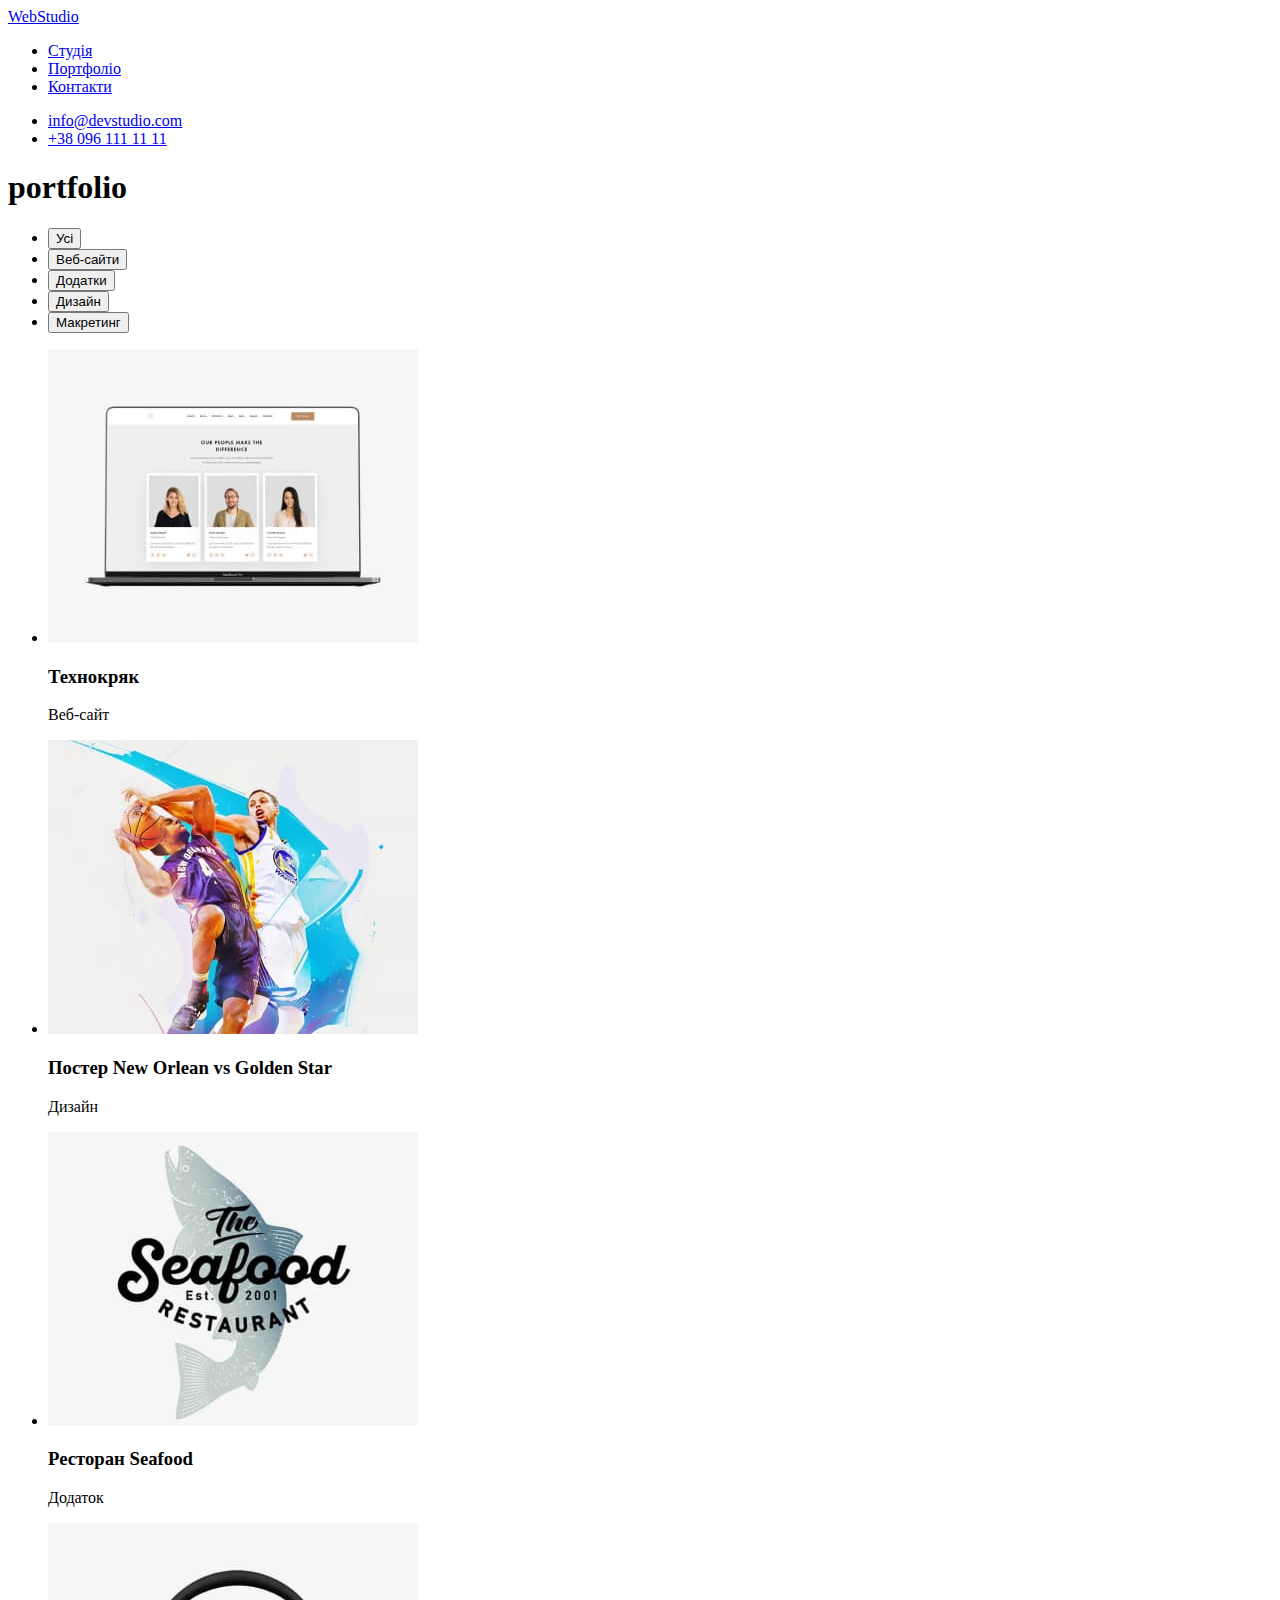
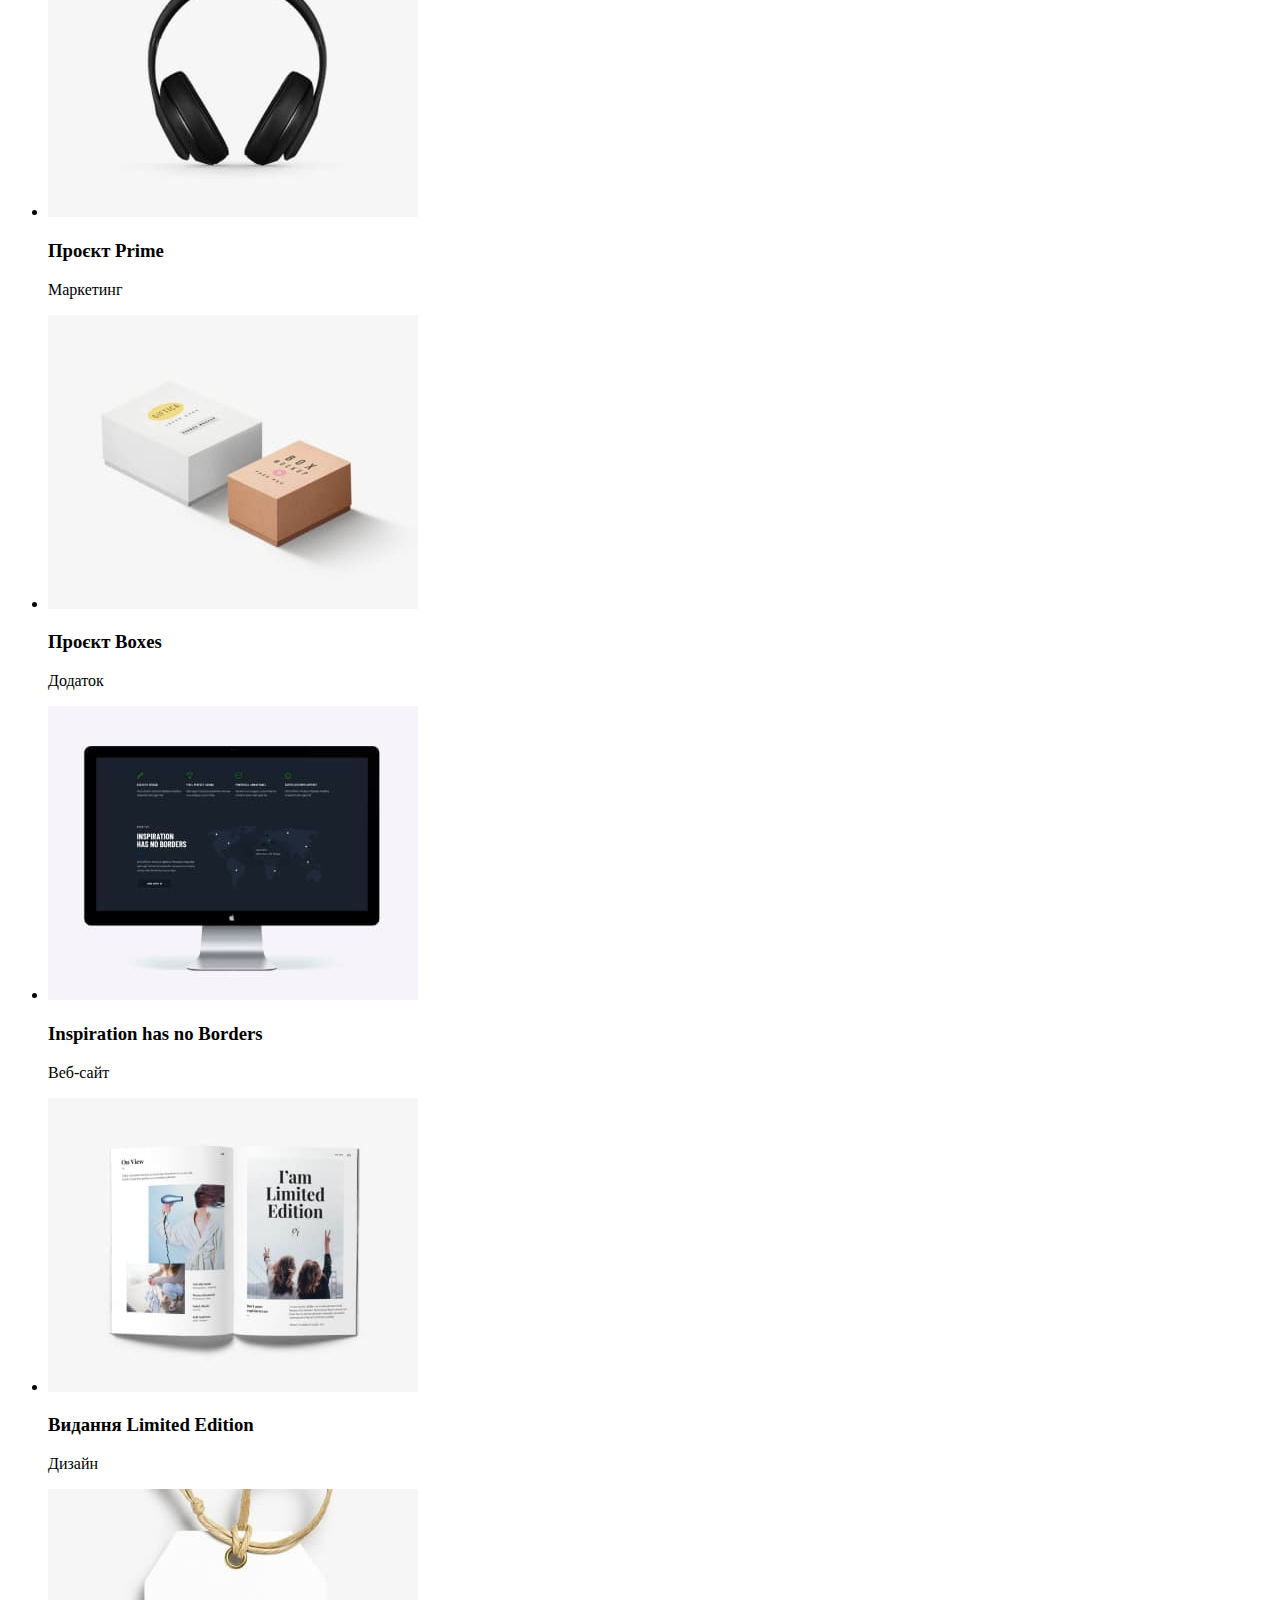
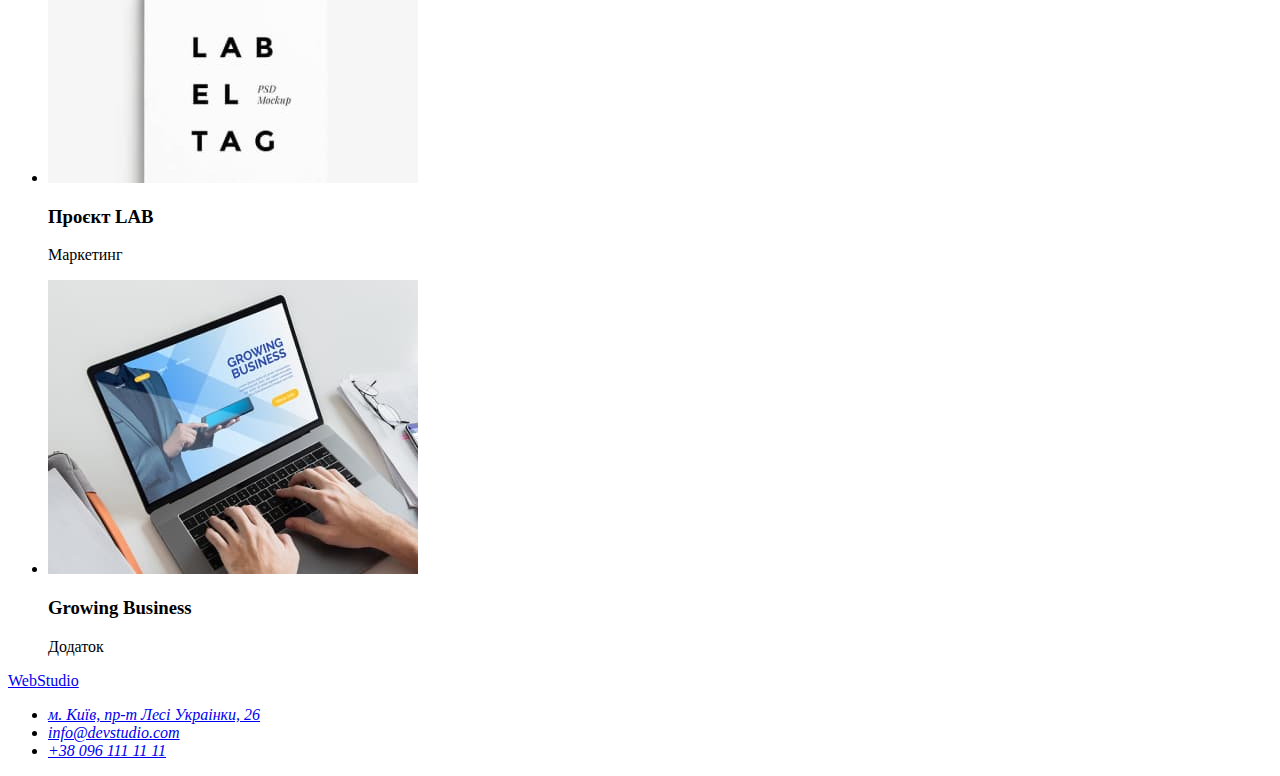
==== portfolio.html @ 338f8641 "final" ====
<!DOCTYPE html>
<html lang="uk">
<head>
    <meta charset="UTF-8">
    <meta http-equiv="X-UA-Compatible" content="IE=edge">
    <meta name="viewport" content="width=, initial-scale=1.0">
    <link rel=“preconnect” href=“https://fonts.googleapis.com”>
    <link rel=“preconnect” href=“https://fonts.gstatic.com” crossorigin>
    <link href="https://fonts.googleapis.com/css2?family=Raleway:wght@700&family=Roboto:wght@400;500;700;900&display=swap" rel="stylesheet">
    <link rel="stylesheet" href="https://cdnjs.cloudflare.com/ajax/libs/modern-normalize/1.1.0/modern-normalize.min.css" integrity="sha512-wpPYUAdjBVSE4KJnH1VR1HeZfpl1ub8YT/NKx4PuQ5NmX2tKuGu6U/JRp5y+Y8XG2tV+wKQpNHVUX03MfMFn9Q==" crossorigin="anonymous" referrerpolicy="no-referrer" />
    <link href="css/styles.css" rel="stylesheet">
    <title>Портфоліо</title>
</head>
<body>
    <header class="page-header-container">
            <div class="header-nav-block container">
                <a class="logo" href="index.html"><span>Web</span>Studio</a>
                <nav class="navigation-block">
                    <ul class="header-list-block">
                        <li><a class="header-link" href="index.html">Cтудія</a></li>
                        <li><a class="header-link selected" href="portfolio.html">Портфоліо</a></li>
                        <li><a class="header-link" href="#">Контакти</a></li>
                    </ul>
                </nav>
                <ul class="header-info-block">
                    <li><a class="header-info-mail" href="mailto:info@devstudio.com">info@devstudio.com</a></li>
                    <li><a class="header-info-tel" href="tel:+380961111111">+38 096 111 11 11</a></li>
                </ul>
            </div>
    </header>
        <main>
                <section class="section">
                    <div class="container">
                    <h1 class="main-portfolio">portfolio</h1>
                    <ul class="portfolio-button">            
                        <li><button class="port-button" type="button">Усі</button></li>
                        <li><button class="port-button" type="button">Веб-сайти</button></li>
                        <li><button class="port-button" type="button">Додатки</button></li>
                        <li><button class="port-button" type="button">Дизайн</button></li>
                        <li><button class="port-button" type="button">Макретинг</button></li>
                    </ul>
                    <ul class="portfolio-photo">
                            <li>
                                <a>
                                    <img class="port-img" src="images/portfolio/img.jpg" alt="leptop" width="370" height="294">
                                    <h3 class="port-title">Технокряк</h3>
                                    <p class="port-text">Веб-сайт</p>
                                </a>
                            </li>
                            <li>
                                <a>
                                    <img class="port-img" src="images/portfolio/img2.jpg" alt="bascketball" width="370" height="294">
                                    <h3 class="port-title">Постер New Orlean vs Golden Star</h3>
                                    <p class="port-text">Дизайн</p>
                                </a>
                            </li>
                            <li>
                                <a>
                                    <img class="port-img" src="images/portfolio/img3.jpg" alt="seafood" width="370" height="294">
                                    <h3 class="port-title">Ресторан Seafood</h3>
                                    <p class="port-text">Додаток</p>
                                </a>
                            </li>
                            <li>
                                <a>
                                    <img class="port-img" src="images/portfolio/img4.jpg" alt="headphone" width="370" height="294">
                                    <h3 class="port-title">Проєкт Prime</h3>
                                    <p class="port-text">Маркетинг</p>
                                </a>
                            </li>
                            <li>
                                <a>
                                    <img class="port-img" src="images/portfolio/img5.jpg" alt="boxes" width="370" height="294">
                                    <h3 class="port-title">Проєкт Boxes</h3>
                                    <p class="port-text">Додаток</p>
                                </a>
                            </li>
                            <li>
                                <a>
                                    <img class="port-img" src="images/portfolio/img6.jpg" alt="imac" width="370" height="294">
                                    <h3 class="port-title">Inspiration has no Borders</h3>
                                    <p class="port-text">Веб-сайт</p>
                                </a>
                            </li>
                            <li>
                                <a>
                                    <img class="port-img" src="images/portfolio/img7.jpg" alt="book" width="370" height="294">
                                    <h3 class="port-title">Видання Limited Edition</h3>
                                    <p class="port-text">Дизайн</p>
                                </a>
                            </li>
                            <li>
                                <a>
                                    <img class="port-img" src="images/portfolio/img8.jpg" alt="#" width="370" height="294">
                                    <h3 class="port-title">Проєкт LAB</h3>
                                    <p class="port-text">Маркетинг</p>
                                </a>
                            </li>
                            <li>
                                <a>
                                    <img class="port-img" src="images/portfolio/img9.jpg" alt="#" width="370" height="294">
                                    <h3 class="port-title">Growing Business</h3>
                                    <p class="port-text">Додаток</p>
                                </a>
                            </li>
                    </ul>
                </div>
                </section>
        </main>
        <footer class="footer-content">
            <div class="container">
                <a class="logo-footer" href="index.html"><span class="web-logo">Web</span>Studio</a>
                <address>
                    <ul class="footer-info-block">
                        <li><a class="footer-adress" href="https://goo.gl/maps/CPtrU1FHBa2aNyZL9" target="_blank" rel="noopener noreferrer nofollow">м. Київ, пр-т Лесі Украінки, 26</a></li>
                        <li><a class="footer-mail" href="mailto:info@devstudio.com">info@devstudio.com</a></li>
                        <li><a class="footer-tel" href="tel:+380961111111">+38 096 111 11 11</a></li>
                    </ul>
                </address>
            </div>
        </footer>
</body>
</html>
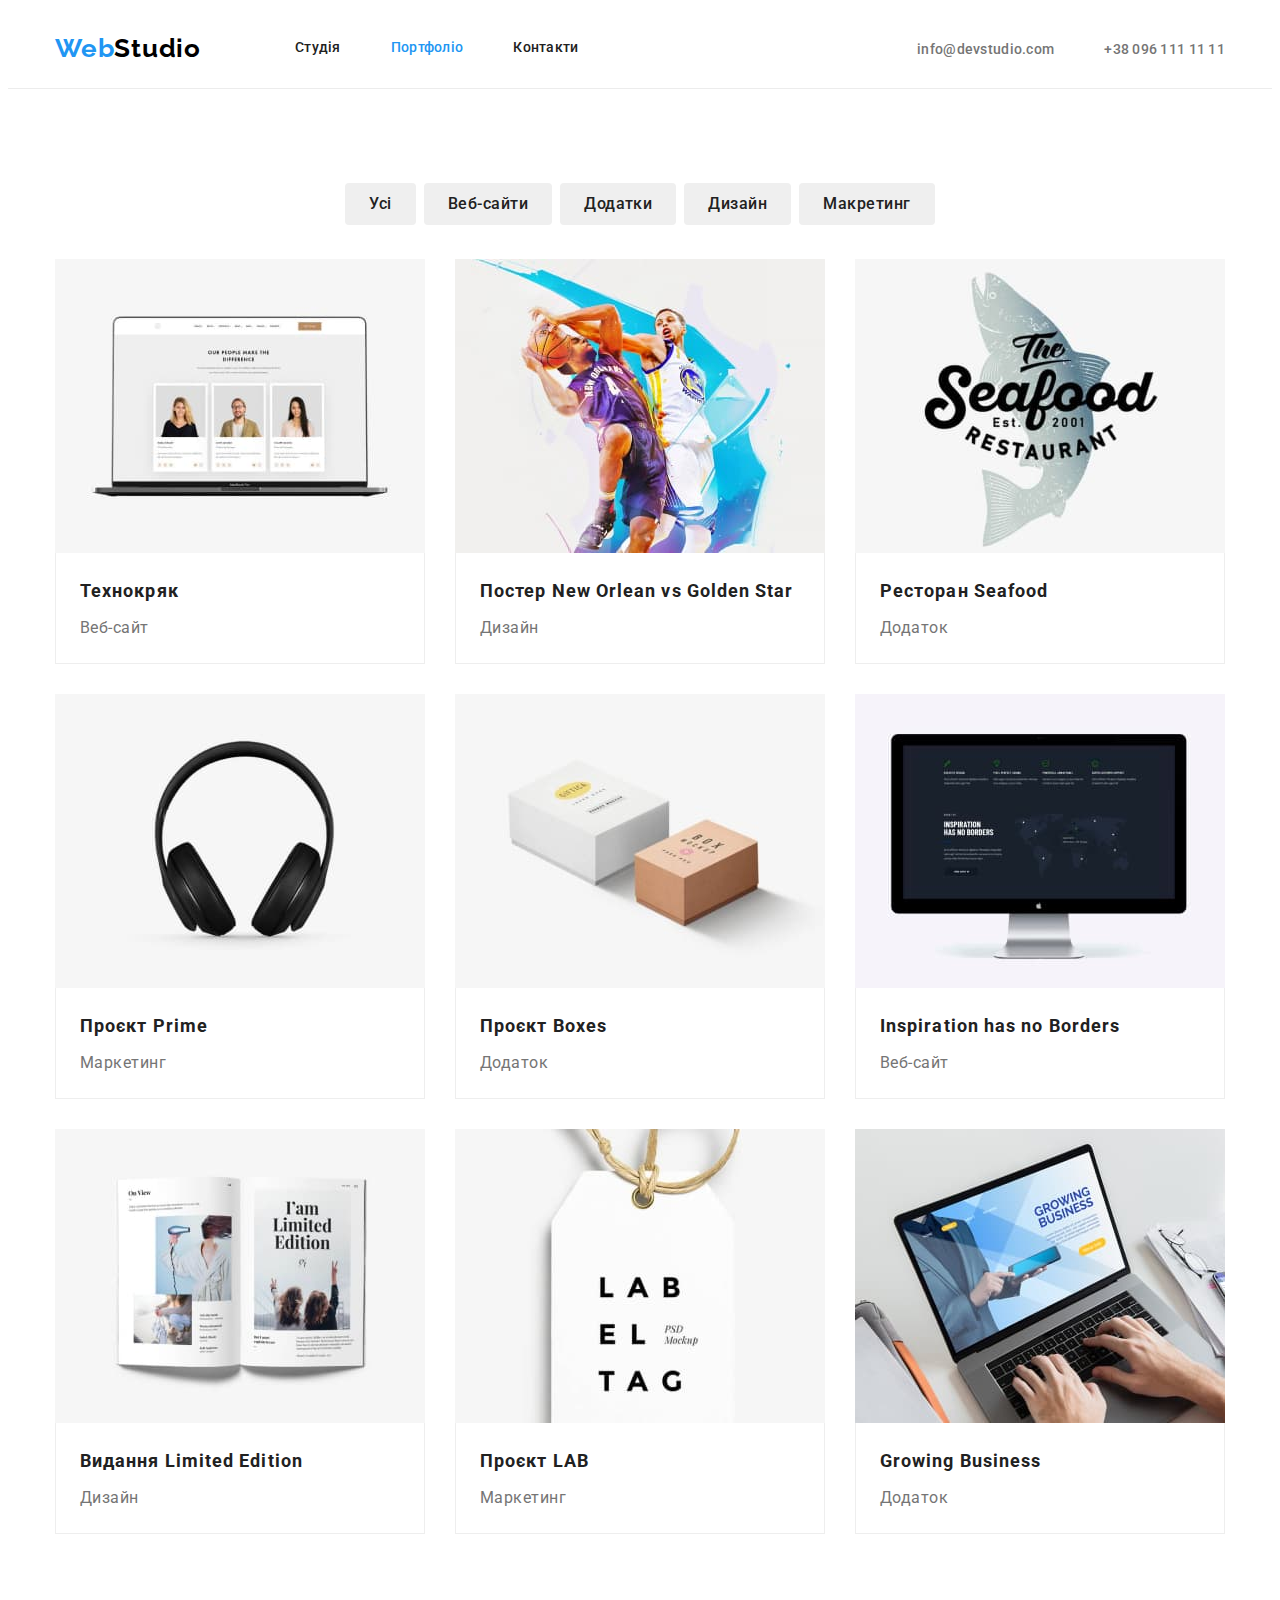
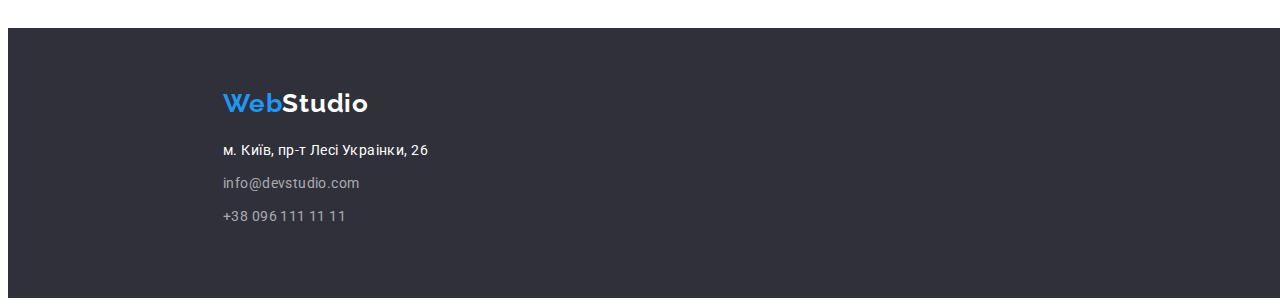
==== commit e5bdc7fe: "final-change" ====
--- a/portfolio.html
+++ b/portfolio.html
@@ -29,8 +29,8 @@
             </div>
     </header>
         <main>
-                <section class="section">
-                    <div class="container">
+            <section class="section">
+                <div class="container">
                     <h1 class="main-portfolio">portfolio</h1>
                     <ul class="portfolio-button">            
                         <li><button class="port-button" type="button">Усі</button></li>
@@ -40,83 +40,103 @@
                         <li><button class="port-button" type="button">Макретинг</button></li>
                     </ul>
                     <ul class="portfolio-photo">
-                            <li>
-                                <a>
-                                    <img class="port-img" src="images/portfolio/img.jpg" alt="leptop" width="370" height="294">
+                        <li class="port-list">
+                            <a>
+                                <img class="port-img" src="images/portfolio/img.jpg" alt="leptop" width="370" height="294">
+                                <div class="port-p">
                                     <h3 class="port-title">Технокряк</h3>
                                     <p class="port-text">Веб-сайт</p>
-                                </a>
-                            </li>
-                            <li>
-                                <a>
-                                    <img class="port-img" src="images/portfolio/img2.jpg" alt="bascketball" width="370" height="294">
+                                </div>
+                            </a>
+                        </li>
+                        <li class="port-list">
+                            <a>
+                                <img class="port-img" src="images/portfolio/img2.jpg" alt="bascketball" width="370" height="294">
+                                <div class="port-p">
                                     <h3 class="port-title">Постер New Orlean vs Golden Star</h3>
                                     <p class="port-text">Дизайн</p>
-                                </a>
-                            </li>
-                            <li>
-                                <a>
-                                    <img class="port-img" src="images/portfolio/img3.jpg" alt="seafood" width="370" height="294">
+                                </div>
+                            </a>
+                        </li>
+                        <li class="port-list">
+                            <a>
+                                <img class="port-img" src="images/portfolio/img3.jpg" alt="seafood" width="370" height="294">
+                                <div class="port-p">    
                                     <h3 class="port-title">Ресторан Seafood</h3>
                                     <p class="port-text">Додаток</p>
-                                </a>
-                            </li>
-                            <li>
-                                <a>
-                                    <img class="port-img" src="images/portfolio/img4.jpg" alt="headphone" width="370" height="294">
+                                </div>
+                            </a>
+                        </li>
+                        <li class="port-list">
+                            <a>
+                                <img class="port-img" src="images/portfolio/img4.jpg" alt="headphone" width="370" height="294">
+                                <div class="port-p">
                                     <h3 class="port-title">Проєкт Prime</h3>
                                     <p class="port-text">Маркетинг</p>
-                                </a>
-                            </li>
-                            <li>
-                                <a>
-                                    <img class="port-img" src="images/portfolio/img5.jpg" alt="boxes" width="370" height="294">
+                                </div>
+                            </a>
+                        </li>
+                        <li class="port-list">
+                            <a>
+                                <img class="port-img" src="images/portfolio/img5.jpg" alt="boxes" width="370" height="294">
+                                <div class="port-p">
                                     <h3 class="port-title">Проєкт Boxes</h3>
                                     <p class="port-text">Додаток</p>
-                                </a>
-                            </li>
-                            <li>
-                                <a>
-                                    <img class="port-img" src="images/portfolio/img6.jpg" alt="imac" width="370" height="294">
+                                </div>
+                            </a>
+                        </li>
+                        <li class="port-list">
+                            <a>
+                                <img class="port-img" src="images/portfolio/img6.jpg" alt="imac" width="370" height="294">
+                                <div class="port-p"> 
                                     <h3 class="port-title">Inspiration has no Borders</h3>
                                     <p class="port-text">Веб-сайт</p>
-                                </a>
-                            </li>
-                            <li>
-                                <a>
-                                    <img class="port-img" src="images/portfolio/img7.jpg" alt="book" width="370" height="294">
+                                </div>
+                            </a>
+                        </li>
+                        <li class="port-list">
+                            <a>
+                                <img class="port-img" src="images/portfolio/img7.jpg" alt="book" width="370" height="294">
+                                <div class="port-p">
                                     <h3 class="port-title">Видання Limited Edition</h3>
                                     <p class="port-text">Дизайн</p>
-                                </a>
-                            </li>
-                            <li>
-                                <a>
-                                    <img class="port-img" src="images/portfolio/img8.jpg" alt="#" width="370" height="294">
+                                </div>
+                            </a>
+                        </li>
+                        <li class="port-list">
+                            <a>
+                                <img class="port-img" src="images/portfolio/img8.jpg" alt="#" width="370" height="294">
+                                <div class="port-p">    
                                     <h3 class="port-title">Проєкт LAB</h3>
                                     <p class="port-text">Маркетинг</p>
-                                </a>
-                            </li>
-                            <li>
-                                <a>
-                                    <img class="port-img" src="images/portfolio/img9.jpg" alt="#" width="370" height="294">
+                                </div>
+                            </a>
+                        </li>
+                        <li class="port-list">
+                            <a>
+                                <img class="port-img" src="images/portfolio/img9.jpg" alt="#" width="370" height="294">
+                                <div class="port-p">
                                     <h3 class="port-title">Growing Business</h3>
                                     <p class="port-text">Додаток</p>
-                                </a>
-                            </li>
+                                </div>
+                            </a>
+                        </li>
                     </ul>
                 </div>
-                </section>
+            </section>
         </main>
         <footer class="footer-content">
             <div class="container">
-                <a class="logo-footer" href="index.html"><span class="web-logo">Web</span>Studio</a>
-                <address>
-                    <ul class="footer-info-block">
-                        <li><a class="footer-adress" href="https://goo.gl/maps/CPtrU1FHBa2aNyZL9" target="_blank" rel="noopener noreferrer nofollow">м. Київ, пр-т Лесі Украінки, 26</a></li>
-                        <li><a class="footer-mail" href="mailto:info@devstudio.com">info@devstudio.com</a></li>
-                        <li><a class="footer-tel" href="tel:+380961111111">+38 096 111 11 11</a></li>
-                    </ul>
-                </address>
+                <div class="footer-div">
+                    <a class="logo-footer" href="index.html"><span class="web-logo">Web</span>Studio</a>
+                    <address>
+                        <ul class="footer-info-block">
+                            <li><a class="footer-adress" href="https://goo.gl/maps/CPtrU1FHBa2aNyZL9" target="_blank" rel="noopener noreferrer nofollow">м. Київ, пр-т Лесі Украінки, 26</a></li>
+                            <li><a class="footer-mail" href="mailto:info@devstudio.com">info@devstudio.com</a></li>
+                            <li><a class="footer-tel" href="tel:+380961111111">+38 096 111 11 11</a></li>
+                        </ul>
+                    </address>
+                </div>
             </div>
         </footer>
 </body>
--- a/css/styles.css
+++ b/css/styles.css
@@ -0,0 +1,471 @@
+html{
+    box-sizing: border-box;
+}
+
+*,
+*::before,
+*::after {
+    box-sizing: inherit;
+}
+
+:root {
+    --main-color: #757575;
+    --button-hover: #188CE8;
+    --logo-leading-color: #2196F3;
+    --logo-trailing-color: #000000;
+    --header-link-color: #212121;
+    --background-color: #2F303A;
+    --main-back-color: #fff;
+    --main-backgraund: #F5F4FA;
+    --footer-shadow: rgba(255, 255, 255, 0.6);
+}
+
+body {
+    font-family: 'Roboto', sans-serif;
+    color: var(--main-color);
+    background-color: var(--main-back-color);
+}
+
+h1,h2,h3 {
+    margin-top: 0;
+    margin-bottom: 0;
+}
+
+img {
+    display: block;
+    max-width: 100%;
+}
+
+ul {
+    margin: 0;
+    padding: 0;
+}
+
+p {
+    margin: 0;
+}
+
+.container {
+    width: 1200px;
+    margin: 0 auto;
+    padding: 0 15px;
+}
+
+.section {
+    padding-top: 94px;
+    padding-bottom: 94px;
+}
+
+.page-header-container {
+    display: flex;
+    align-items: center;
+    border-bottom: 1px solid #ECECEC;
+}
+
+.logo {
+    font-family: 'Raleway', sans-serif;
+    font-style: normal;
+    font-weight: 700;
+    font-size: 26px;
+    line-height: 1.19;
+    letter-spacing: 0.03em;
+    color: var(--logo-trailing-color);
+    text-decoration: none;
+    margin-right: 94px;
+}
+.logo > span {
+    color: var(--logo-leading-color);
+}
+
+.navigation-block {
+    font-weight: 500;
+    font-size: 14px;
+    line-height: 1.14;
+    letter-spacing: 0.02em;
+}
+
+.header-list-block {
+    font-weight: 500;
+    font-size: 14px;
+    line-height: 1.14;
+    letter-spacing: 0.02em;
+    color: var(--header-link-color);
+    display: flex;
+    align-items: center;
+    list-style-type: none;
+    margin: 0;
+}
+
+.header-list-block > li {
+    margin-right: 50px;
+}
+
+
+.header-link {
+    text-decoration: none;
+    color: var(--header-link-color);
+    padding-top: 32px;
+    padding-bottom: 32px;
+}
+
+.header-link:hover,
+.selected {
+    color: var(--logo-leading-color);
+    cursor: pointer;
+}
+
+.header-nav-block {
+    display: flex;
+    align-items: center;
+    height: 80px;
+}
+
+.header-info-block {
+    list-style-type: none;
+    display: flex;
+    align-items: center;
+    margin-left: auto;
+}
+
+.header-info-block > li {
+    margin-left: 50px;
+}
+
+.header-info-mail {
+    font-weight: 500;
+    font-size: 14px;
+    line-height: 1.14;
+    letter-spacing: 0.02em;
+    text-decoration: none;
+    color: var(--main-color);
+    padding-top: 32px;
+    padding-bottom: 32px;
+}
+
+.header-info-tel {
+    font-weight: 500;
+    font-size: 14px;
+    line-height: 1.14;
+    letter-spacing: 0.02em;
+    text-decoration: none;
+    color: var(--main-color);
+    padding-top: 32px;
+    padding-bottom: 32px;
+}
+
+.header-info-tel:hover,
+.header-info-mail:hover {
+    color: var(--logo-leading-color);
+}
+
+.main-portfolio{
+    position: absolute;
+    width: 1px;
+    height: 1px;
+    margin: -1px;
+    border: 0;
+    padding: 0;
+    
+    white-space: nowrap;
+    clip-path: inset(100%);
+    clip: rect(0 0 0 0);
+    overflow: hidden;
+}
+
+.portfolio-button {
+    display: flex;
+    justify-content: center;
+    list-style-type: none;
+    margin-bottom: 34px;
+    gap: 8px;
+}
+
+.port-button {
+    border-color: transparent;
+    border-radius: 4px;
+    padding: 6px 22px;
+    font-family: inherit;
+    font-style: normal;
+    font-weight: 500;
+    font-size: 16px;
+    line-height: 1.63;
+    text-align: center;
+    letter-spacing: 0.03em;
+    color: var(--header-link-color);
+    
+}
+
+.port-button:hover {
+    background-color: var(--logo-leading-color);
+    color: var(--main-back-color);
+    cursor: pointer;
+}
+
+.portfolio-photo {
+    list-style-type: none;
+    display: grid;
+    grid-template-columns: 1fr 1fr 1fr;
+    max-width: 100%;
+    gap: 30px;
+}
+.port-p{
+    padding: 20px 24px;
+    border-left: 1px solid #EEEEEE;
+    border-right: 1px solid #EEEEEE;
+    border-bottom: 1px solid #EEEEEE;
+}
+
+
+.port-title {
+    font-weight: 700;
+    font-size: 18px;
+    line-height: 2;
+    letter-spacing: 0.06em;
+    color: var(--header-link-color);
+    margin-bottom: 4px;
+}
+
+.port-text {
+    font-size: 16px;
+    line-height: 1.87;
+    letter-spacing: 0.03em;
+    color: var(--main-color);
+}
+
+.main-section-1 {
+    background: var(--background-color);
+    display: flex;
+    justify-content: center;
+    align-items: center;
+    flex-direction: column;
+    width: 1600px;
+    margin-left: auto;
+    margin-right: auto;
+    padding-top: 200px;
+    padding-bottom: 200px;
+    text-align: center;
+}
+
+.hero-title {
+    font-weight: 900;
+    font-size: 44px;
+    line-height: 1.36;
+    letter-spacing: 0.06em;
+    text-transform: uppercase;
+    color: var(--main-back-color);
+    max-width: 100%;
+    margin-bottom: 30px;
+}
+
+.hero-button {
+    font-family: 'Roboto', sans-serif;
+    font-weight: 700;
+    font-size: 16px;
+    line-height: 1.87;
+    letter-spacing: 0.06em;
+    color: var(--main-back-color);
+    background-color: var(--logo-leading-color);
+    box-shadow: 0px 4px 4px rgba(0, 0, 0, 0.15);
+    border-radius: 4px;
+    text-align: center;
+    border-color: transparent;
+    padding: 10px 32px;
+}
+
+.hero-button:hover {
+    color: var(--main-back-color);
+    background: var(--button-hover);
+    box-shadow: 0px 4px 4px rgba(0, 0, 0, 0.15);
+    cursor: pointer;
+}
+
+.main-list {
+    list-style-type: none;
+    display: flex;
+    align-items: start;
+    padding: 0;
+    gap: 30px;
+}
+
+.main-lists {
+    flex-basis: calc(100% - (3 * 30px) / 4);
+}
+
+.main-title {
+    position: absolute;
+    width: 1px;
+    height: 1px;
+    margin: -1px;
+    border: 0;
+    padding: 0;
+    
+    white-space: nowrap;
+    clip-path: inset(100%);
+    clip: rect(0 0 0 0);
+    overflow: hidden;
+}
+
+.main-list-title {
+    font-weight: 700;
+    font-size: 14px;
+    line-height: 1.14;
+    letter-spacing: 0.03em;
+    text-transform: uppercase;
+    color: var(--header-link-color);
+    margin-bottom: 10px;
+}
+
+.main-list-text {
+    font-weight: 400;
+    font-size: 14px;
+    line-height: 1.71;
+    letter-spacing: 0.03em;
+}
+
+.main-img-list {
+    list-style-type: none;
+    display: flex;
+    justify-content: center;
+    margin: auto;
+    gap: 30px;
+    padding: 0;
+}
+
+.main-section-3 {
+    padding-bottom: 94px;
+
+}
+
+.main-title-3 {
+    text-align: center;
+    font-weight: 700;
+    font-size: 36px;
+    line-height: 1.17;
+    letter-spacing: 0.03em;
+    color: var(--header-link-color);
+    margin-bottom: 50px;
+}
+
+.main-section-4 {
+    background-color: var(--main-backgraund);
+    list-style-type: none;
+    width: 1600px;
+    margin: 0 auto;
+}
+
+.main-section-header {
+    font-weight: 700;
+    font-size: 36px;
+    line-height: 1.17;
+    letter-spacing: 0.03em;
+    color: var(--header-link-color);
+    text-align: center;
+    margin-bottom: 50px;
+}
+
+.main-section-list {
+    list-style-type: none;
+    display: flex;
+    justify-content: center;
+    margin: auto;
+    gap: 30px;
+    padding: 0;
+    
+}
+
+.main-foto-list {
+    background-color: var(--main-back-color);
+    box-shadow: 
+    0px 1px 3px rgba(0, 0, 0, 0.12),
+    0px 1px 1px rgba(0, 0, 0, 0.14),
+    0px 2px 1px rgba(0, 0, 0, 0.2);
+    border-radius: 0px 0px 4px 4px;
+}
+
+.main-foto-list > div {
+    padding-top: 30px;
+    padding-bottom: 30px;
+}
+
+.foto-title {
+    font-weight: 500;
+    font-size: 16px;
+    line-height: 1.19;
+    letter-spacing: 0.03em;
+    color: var(--header-link-color);
+    text-align: center;
+    margin-bottom: 10px;
+}
+
+.foto-text {
+    font-weight: 400;
+    font-size: 16px;
+    line-height: 1.19;
+    letter-spacing: 0.03em;
+    color: var(--main-color);
+    text-align: center;
+}
+
+.footer-content {
+    background-color: var(--background-color);
+    width: 1600px;
+    margin: 0 auto;
+    display: block;
+}
+
+.footer-div {
+    display: inline-block;
+    margin-top: 60px;
+    margin-bottom: 60px;
+}
+
+.logo-footer {
+    display: inline-block;
+    font-family: 'Raleway', sans-serif;
+    font-style: normal;
+    font-weight: 700;
+    font-size: 26px;
+    line-height: 31px;
+    letter-spacing: 0.03em;
+    color: var(--main-back-color);
+    text-decoration: none;
+    margin-bottom: 20px;
+}
+
+.web-logo {
+    color: var(--logo-leading-color);
+}
+
+.footer-info-block {
+    list-style-type: none;
+}
+
+.footer-info-block > li {
+    margin-bottom: 9px;
+}
+
+.footer-adress {
+    font-style: normal;
+    text-decoration: none;
+    font-size: 14px;
+    line-height: 1.71;
+    letter-spacing: 0.03em;
+    color: var(--main-back-color);
+}
+
+.footer-mail,
+.footer-tel {
+    display: block;
+    font-style: normal;
+    text-decoration: none;
+    font-size: 14px;
+    line-height: 1.71;
+    letter-spacing: 0.03em;
+    color: var(--footer-shadow);
+}
+
+.footer-adress:hover,
+.footer-mail:hover,
+.footer-tel:hover {
+    color: var(--logo-leading-color);
+}
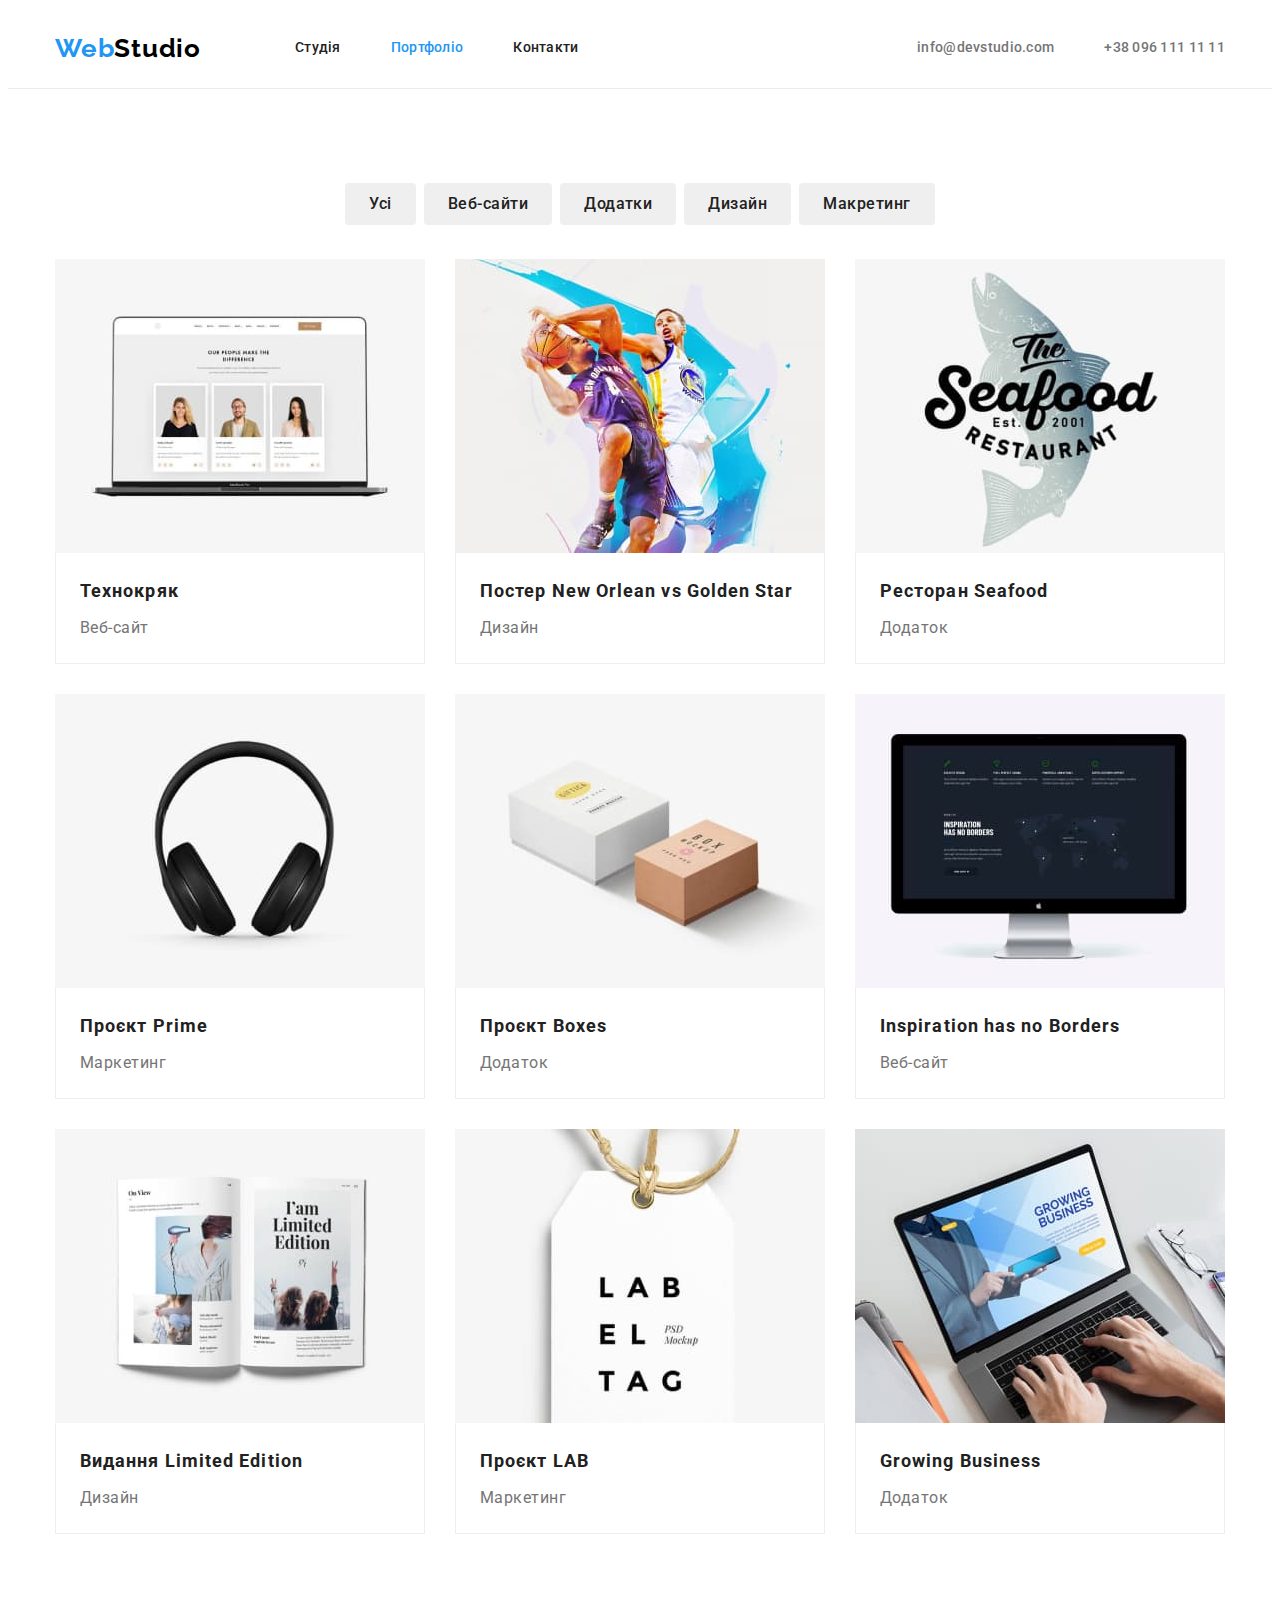
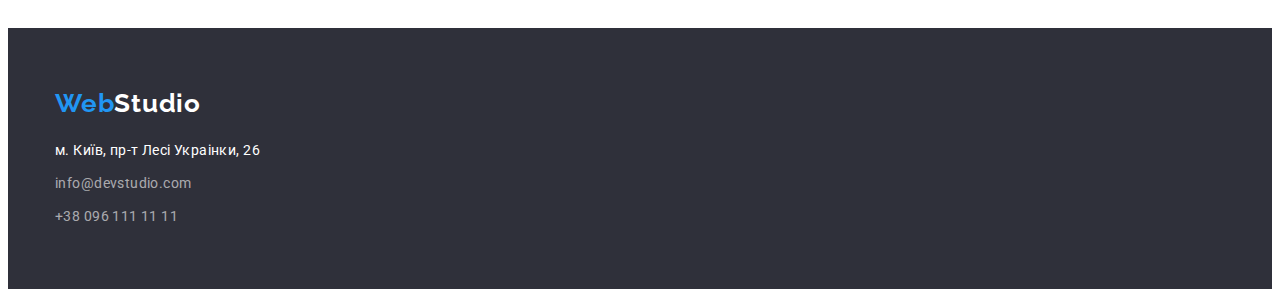
==== commit 8d398f9b: "start" ====
--- a/portfolio.html
+++ b/portfolio.html
@@ -41,7 +41,7 @@
                     </ul>
                     <ul class="portfolio-photo">
                         <li class="port-list">
-                            <a>
+                            <a class="port-link" href="#">
                                 <img class="port-img" src="images/portfolio/img.jpg" alt="leptop" width="370" height="294">
                                 <div class="port-p">
                                     <h3 class="port-title">Технокряк</h3>
@@ -50,7 +50,7 @@
                             </a>
                         </li>
                         <li class="port-list">
-                            <a>
+                            <a class="port-link" href="#">
                                 <img class="port-img" src="images/portfolio/img2.jpg" alt="bascketball" width="370" height="294">
                                 <div class="port-p">
                                     <h3 class="port-title">Постер New Orlean vs Golden Star</h3>
@@ -59,7 +59,7 @@
                             </a>
                         </li>
                         <li class="port-list">
-                            <a>
+                            <a class="port-link" href="#">
                                 <img class="port-img" src="images/portfolio/img3.jpg" alt="seafood" width="370" height="294">
                                 <div class="port-p">    
                                     <h3 class="port-title">Ресторан Seafood</h3>
@@ -68,7 +68,7 @@
                             </a>
                         </li>
                         <li class="port-list">
-                            <a>
+                            <a class="port-link" href="#">
                                 <img class="port-img" src="images/portfolio/img4.jpg" alt="headphone" width="370" height="294">
                                 <div class="port-p">
                                     <h3 class="port-title">Проєкт Prime</h3>
@@ -77,7 +77,7 @@
                             </a>
                         </li>
                         <li class="port-list">
-                            <a>
+                            <a class="port-link" href="#">
                                 <img class="port-img" src="images/portfolio/img5.jpg" alt="boxes" width="370" height="294">
                                 <div class="port-p">
                                     <h3 class="port-title">Проєкт Boxes</h3>
@@ -86,7 +86,7 @@
                             </a>
                         </li>
                         <li class="port-list">
-                            <a>
+                            <a class="port-link" href="#">
                                 <img class="port-img" src="images/portfolio/img6.jpg" alt="imac" width="370" height="294">
                                 <div class="port-p"> 
                                     <h3 class="port-title">Inspiration has no Borders</h3>
@@ -95,7 +95,7 @@
                             </a>
                         </li>
                         <li class="port-list">
-                            <a>
+                            <a class="port-link" href="#">
                                 <img class="port-img" src="images/portfolio/img7.jpg" alt="book" width="370" height="294">
                                 <div class="port-p">
                                     <h3 class="port-title">Видання Limited Edition</h3>
@@ -104,7 +104,7 @@
                             </a>
                         </li>
                         <li class="port-list">
-                            <a>
+                            <a class="port-link" href="#">
                                 <img class="port-img" src="images/portfolio/img8.jpg" alt="#" width="370" height="294">
                                 <div class="port-p">    
                                     <h3 class="port-title">Проєкт LAB</h3>
@@ -113,7 +113,7 @@
                             </a>
                         </li>
                         <li class="port-list">
-                            <a>
+                            <a class="port-link" href="#">
                                 <img class="port-img" src="images/portfolio/img9.jpg" alt="#" width="370" height="294">
                                 <div class="port-p">
                                     <h3 class="port-title">Growing Business</h3>
--- a/css/styles.css
+++ b/css/styles.css
@@ -102,6 +102,7 @@
 
 
 .header-link {
+    display: block;
     text-decoration: none;
     color: var(--header-link-color);
     padding-top: 32px;
@@ -117,7 +118,6 @@
 .header-nav-block {
     display: flex;
     align-items: center;
-    height: 80px;
 }
 
 .header-info-block {
@@ -132,6 +132,7 @@
 }
 
 .header-info-mail {
+    display: block;
     font-weight: 500;
     font-size: 14px;
     line-height: 1.14;
@@ -143,6 +144,7 @@
 }
 
 .header-info-tel {
+    display: block;
     font-weight: 500;
     font-size: 14px;
     line-height: 1.14;
@@ -208,6 +210,19 @@
     max-width: 100%;
     gap: 30px;
 }
+
+.port-link {
+    text-decoration: none;
+}
+
+.port-list:hover {
+    background: var(--main-back-color);
+    border: 1px solid #EEEEEE;
+    box-shadow: 0px 1px 1px rgba(0, 0, 0, 0.12),
+    0px 4px 4px rgba(0, 0, 0, 0.06),
+    1px 4px 6px rgba(0, 0, 0, 0.16);
+}
+
 .port-p{
     padding: 20px 24px;
     border-left: 1px solid #EEEEEE;
@@ -253,8 +268,10 @@
     letter-spacing: 0.06em;
     text-transform: uppercase;
     color: var(--main-back-color);
-    max-width: 100%;
+    max-width: 696px;
     margin-bottom: 30px;
+    margin-left: auto;
+    margin-right: auto;
 }
 
 .hero-button {
@@ -349,7 +366,6 @@
 .main-section-4 {
     background-color: var(--main-backgraund);
     list-style-type: none;
-    width: 1600px;
     margin: 0 auto;
 }
 
@@ -406,17 +422,38 @@
     text-align: center;
 }
 
+.client {
+    display: block;
+}
+
+.client-title {
+    font-weight: 700;
+    font-size: 36px;
+    line-height: 1.17;
+    text-align: center;
+    letter-spacing: 0.03em;
+    color: var(--header-link-color);
+    margin-bottom: 50px;
+}
+
+.client-list {
+    display: flex;
+    list-style-type: none;
+    gap: 30px;
+}
+
+.client-lists {
+    width: 170px;
+    text-align: center;
+}
+
+.client-link {
+}
+
 .footer-content {
     background-color: var(--background-color);
-    width: 1600px;
-    margin: 0 auto;
-    display: block;
-}
-
-.footer-div {
-    display: inline-block;
-    margin-top: 60px;
-    margin-bottom: 60px;
+    padding-top: 60px;
+    padding-bottom: 60px;
 }
 
 .logo-footer {
@@ -425,7 +462,7 @@
     font-style: normal;
     font-weight: 700;
     font-size: 26px;
-    line-height: 31px;
+    line-height: 1.19;
     letter-spacing: 0.03em;
     color: var(--main-back-color);
     text-decoration: none;
@@ -440,7 +477,7 @@
     list-style-type: none;
 }
 
-.footer-info-block > li {
+.footer-info-block > li:not(:last-child) {
     margin-bottom: 9px;
 }
 
@@ -468,4 +505,4 @@
 .footer-mail:hover,
 .footer-tel:hover {
     color: var(--logo-leading-color);
-}
+}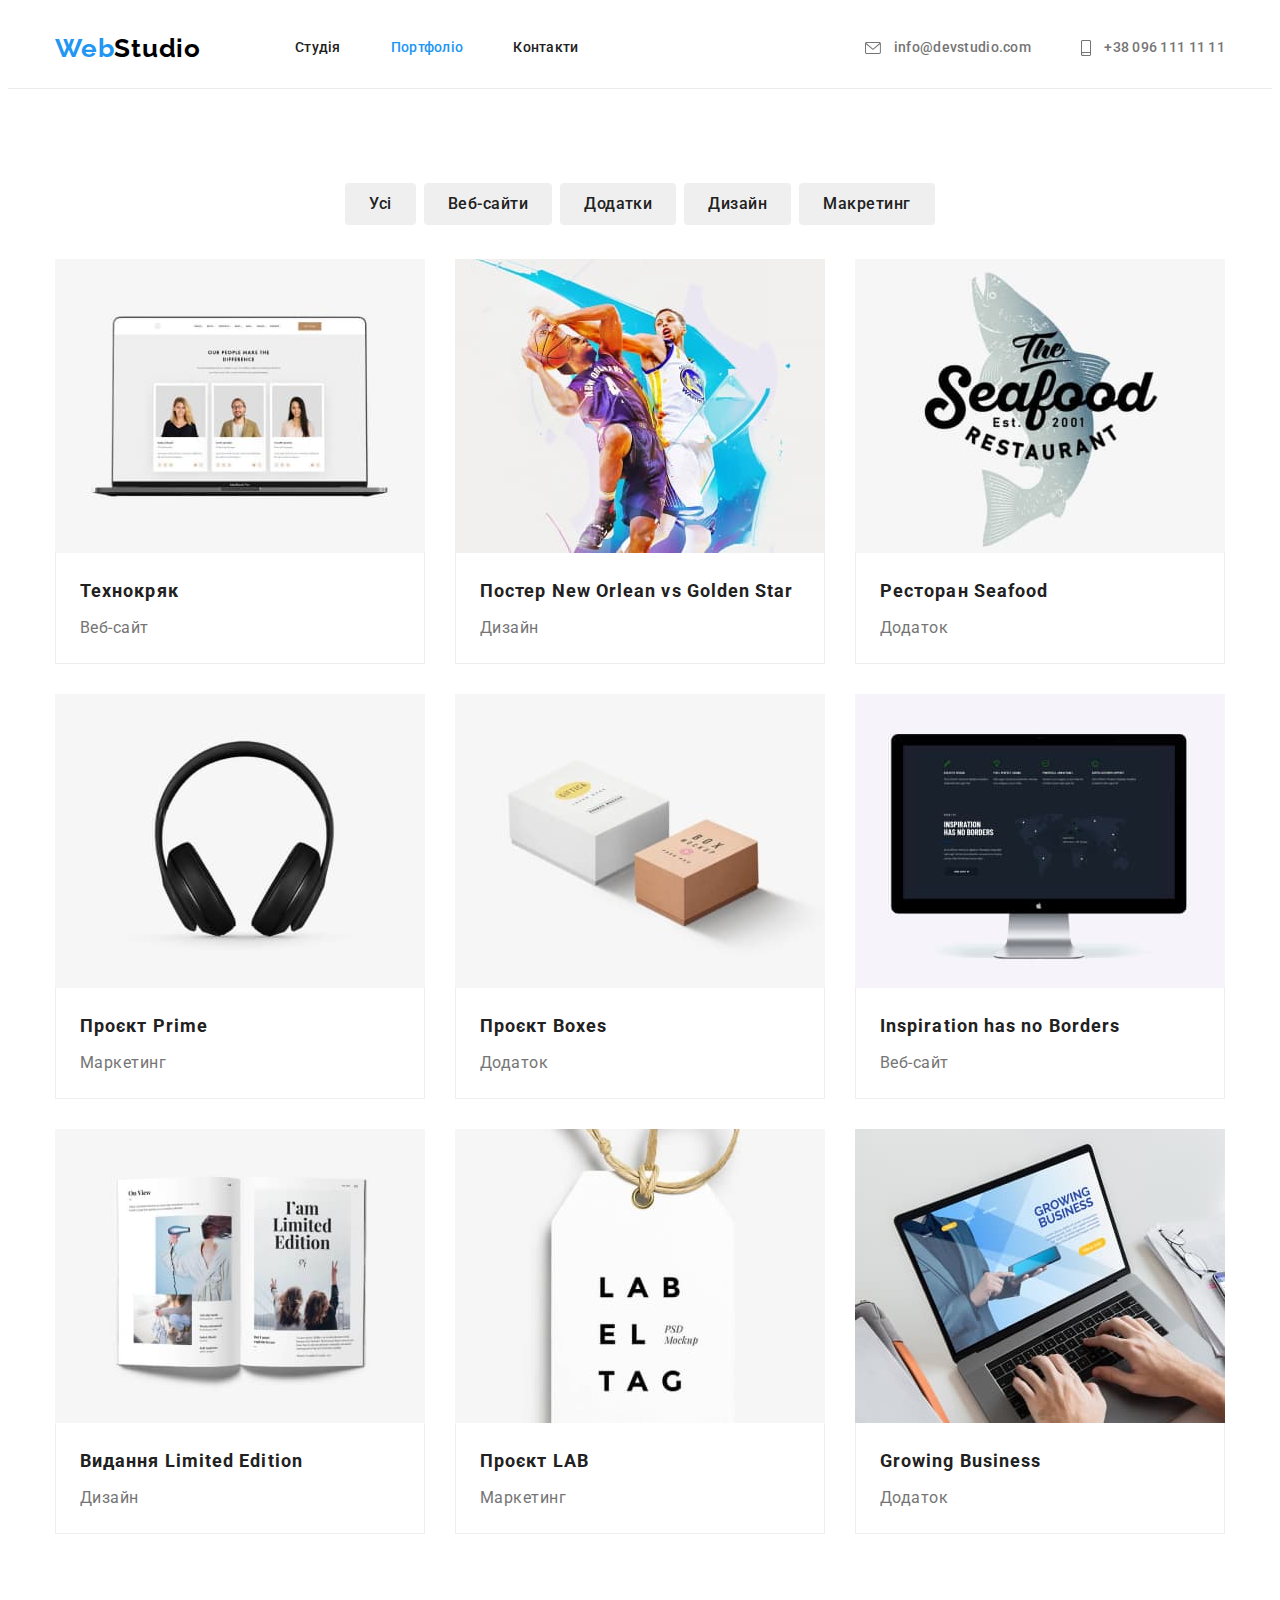
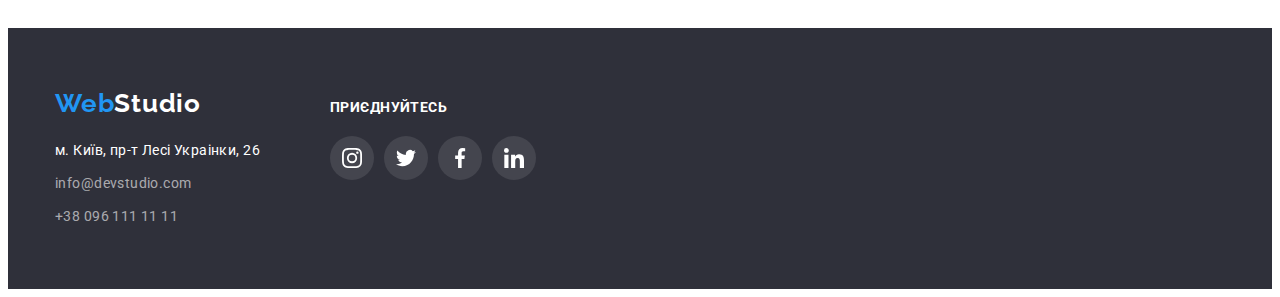
==== commit aba84312: "background?" ====
--- a/portfolio.html
+++ b/portfolio.html
@@ -23,8 +23,18 @@
                     </ul>
                 </nav>
                 <ul class="header-info-block">
-                    <li><a class="header-info-mail" href="mailto:info@devstudio.com">info@devstudio.com</a></li>
-                    <li><a class="header-info-tel" href="tel:+380961111111">+38 096 111 11 11</a></li>
+                    <li><a class="header-info-mail" href="mailto:info@devstudio.com">
+                        <svg class="mail-icon" width="16" height="12">
+                            <use href="./images/icons.svg#icon-envelope"></use>
+                        </svg>
+                        info@devstudio.com</a>
+                    </li>
+                    <li><a class="header-info-tel" href="tel:+380961111111">
+                        <svg class="smartphone-icon" width="10" height="16">
+                            <use href="./images/icons.svg#icon-smartphone"></use>
+                        </svg>
+                        +38 096 111 11 11</a>
+                    </li>
                 </ul>
             </div>
     </header>
@@ -137,6 +147,39 @@
                         </ul>
                     </address>
                 </div>
+                <div>
+                    <h2 class="footer-title">приєднуйтесь</h2>
+                    <ul class="footer-icon">
+                        <li class="footer-list">
+                            <a href="https://www.instagram.com/" target="_blank">
+                                <svg class="footer-icon" width="20" height="20">
+                                    <use href="./images/icons.svg#icon-instagram"></use>
+                                </svg>
+                            </a>
+                        </li>
+                        <li class="footer-list">
+                            <a href="https://twitter.com/" target="_blank">
+                                <svg class="footer-icon" width="20" height="20">
+                                    <use href="./images/icons.svg#icon-twitter"></use>
+                                </svg>
+                            </a>
+                        </li>
+                        <li class="footer-list">
+                            <a href="https://www.facebook.com/" target="_blank">
+                                <svg class="footer-icon" width="20" height="20">
+                                    <use href="./images/icons.svg#icon-facebook"></use>
+                                </svg>
+                            </a>
+                        </li>
+                        <li class="footer-list">
+                            <a href="https://www.linkedin.com/" target="_blank">
+                                <svg class="footer-icon" width="20" height="20">
+                                    <use href="./images/icons.svg#icon-linkedin"></use>
+                                </svg>
+                            </a>
+                        </li>
+                    </ul>
+                </div>
             </div>
         </footer>
 </body>
--- a/css/styles.css
+++ b/css/styles.css
@@ -17,6 +17,7 @@
     --background-color: #2F303A;
     --main-back-color: #fff;
     --main-backgraund: #F5F4FA;
+    --border-link: #AFB1B8;
     --footer-shadow: rgba(255, 255, 255, 0.6);
 }
 
@@ -143,6 +144,12 @@
     padding-bottom: 32px;
 }
 
+.mail-icon{
+    vertical-align: middle;
+    margin-right: 10px;
+    fill: currentColor;
+}
+
 .header-info-tel {
     display: block;
     font-weight: 500;
@@ -153,6 +160,17 @@
     color: var(--main-color);
     padding-top: 32px;
     padding-bottom: 32px;
+}
+
+.smartphone-icon {
+    vertical-align: middle;
+    margin-right: 10px;
+    fill: currentColor;
+}
+
+.smartphone-icon:hover,
+.mail-icon:hover {
+    fill: var(--logo-leading-color);
 }
 
 .header-info-tel:hover,
@@ -197,10 +215,15 @@
     
 }
 
-.port-button:hover {
+.port-button:hover,
+.port-button:focus {
     background-color: var(--logo-leading-color);
     color: var(--main-back-color);
     cursor: pointer;
+    box-shadow:
+    0px 3px 1px rgba(0, 0, 0, 0.1),
+    0px 1px 2px rgba(0, 0, 0, 0.08),
+    0px 2px 2px rgba(0, 0, 0, 0.12);
 }
 
 .portfolio-photo {
@@ -259,6 +282,8 @@
     padding-top: 200px;
     padding-bottom: 200px;
     text-align: center;
+    background-image: url("../images/background.jpg");
+    background-color: rgba(47, 48, 58, 0.4);
 }
 
 .hero-title {
@@ -306,6 +331,17 @@
 
 .main-lists {
     flex-basis: calc(100% - (3 * 30px) / 4);
+}
+
+.main-background {
+    display: flex;
+    justify-content: center;
+    align-items: center;
+    width: 270px;
+    height: 120px;
+    background-color: var(--main-backgraund);
+    border-radius: 4px;
+    margin-bottom: 30px;
 }
 
 .main-title {
@@ -422,6 +458,39 @@
     text-align: center;
 }
 
+.main-foto-icon {
+    display: flex;
+    list-style-type: none;
+    margin: 16px 32px 0;
+    gap: 10px;
+}
+
+.foto-list {
+    width: 44px;
+    height: 44px;
+}
+
+.foto-list > a {
+    display: flex;
+    justify-content: center;
+    align-items: center;
+    width: 100%;
+    height: 100%;
+}
+
+.foto-list:hover {
+    border-radius: 50%;
+    background-color: #2196F3;
+}
+
+.foto-icon{
+    fill: var(--border-link);
+}
+
+.foto-list:hover .foto-icon{
+    fill: var(--main-back-color);
+}
+
 .client {
     display: block;
 }
@@ -448,6 +517,25 @@
 }
 
 .client-link {
+    display: flex;
+    justify-content: center;
+    align-items: center;
+    width: 170px;
+    height: 92px;
+    border: 1px solid var(--border-link);
+    border-radius: 4px;
+}
+
+.client-link:hover {
+    border-color: var(--logo-leading-color);
+}
+
+.section-icon {
+    fill: var(--border-link);
+}
+
+.client-link:hover .section-icon {
+    fill: var(--logo-leading-color);
 }
 
 .footer-content {
@@ -456,6 +544,18 @@
     padding-bottom: 60px;
 }
 
+.footer-content > .container {
+    display: flex;
+}
+
+.container > div:first-child {
+    margin-right: 70px;
+}
+
+.container > div:last-child {
+    margin-top: 12px;
+}
+
 .logo-footer {
     display: inline-block;
     font-family: 'Raleway', sans-serif;
@@ -505,4 +605,44 @@
 .footer-mail:hover,
 .footer-tel:hover {
     color: var(--logo-leading-color);
+}
+
+.footer-title {
+    font-weight: 700;
+    font-size: 14px;
+    line-height: 1.14;
+    letter-spacing: 0.03em;
+    text-transform: uppercase;
+    color: var(--main-back-color);
+    margin-bottom: 20px;
+}
+
+.footer-icon {
+    display: flex;
+    list-style-type: none;
+    gap: 10px;
+}
+
+.footer-list {
+    width: 44px;
+    height: 44px;
+    border-radius: 50%;
+    background-color: rgba(255, 255, 255, 0.1);
+}
+
+.footer-list > a {
+    display: flex;
+    justify-content: center;
+    align-items: center;
+    width: 100%;
+    height: 100%;
+}
+
+.footer-list:hover {
+    border-radius: 50%;
+    background-color: #2196F3;
+}
+
+.footer-icon{
+    fill: var(--main-back-color);
 }